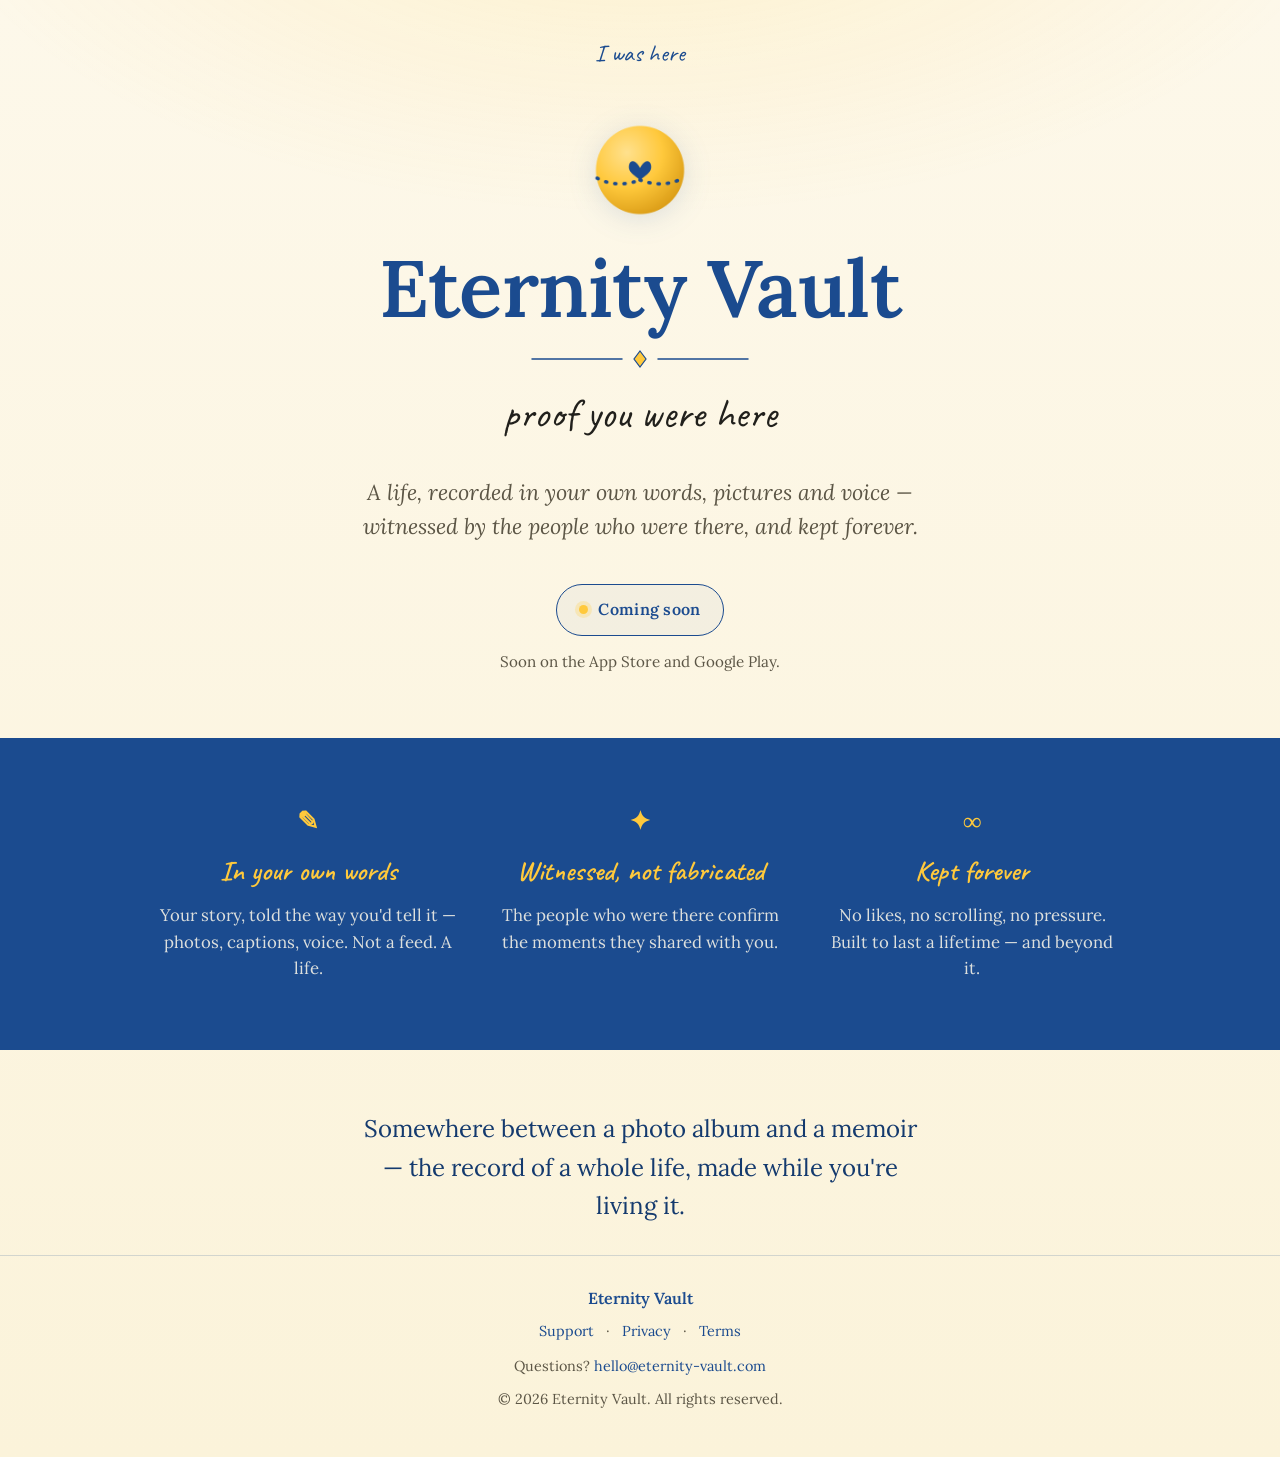
==== index.html @ 9b1c8749 "Add files via upload" ====
<!doctype html>
<html lang="en">
<head>
  <meta charset="utf-8" />
  <meta name="viewport" content="width=device-width, initial-scale=1" />
  <title>Eternity Vault — proof you were here</title>
  <meta name="description" content="A life, recorded in your own words, pictures and voice — witnessed by the people who were there, and kept forever. Coming soon." />

  <!-- Social share preview -->
  <meta property="og:title" content="Eternity Vault" />
  <meta property="og:description" content="A life, recorded in your own words, pictures and voice — witnessed by the people who were there, and kept forever." />
  <meta property="og:type" content="website" />
  <meta property="og:url" content="https://eternity-vault.com" />
  <meta name="theme-color" content="#1B4B8F" />
  <link rel="icon" href="brand/eternity-vault-mark.svg" type="image/svg+xml" />

  <link rel="preconnect" href="https://fonts.googleapis.com" />
  <link rel="preconnect" href="https://fonts.gstatic.com" crossorigin />
  <link href="https://fonts.googleapis.com/css2?family=Lora:ital,wght@0,400;0,500;0,600;1,400&family=Caveat:wght@500;600&display=swap" rel="stylesheet" />
  <link rel="stylesheet" href="style.css" />
</head>
<body>
  <div class="page">
    <header>
      <div class="kicker">I was here</div>
    </header>

    <main class="hero">
      <img class="hero-mark" src="brand/eternity-vault-mark.png" width="112" height="112" alt="" />
      <h1 class="wordmark">Eternity&nbsp;Vault</h1>

      <svg class="flourish" viewBox="0 0 220 22" fill="none" xmlns="http://www.w3.org/2000/svg" aria-hidden="true">
        <path d="M2 11 H92" stroke="#1B4B8F" stroke-width="1.5" stroke-linecap="round"/>
        <path d="M128 11 H218" stroke="#1B4B8F" stroke-width="1.5" stroke-linecap="round"/>
        <path d="M110 3 L116 11 L110 19 L104 11 Z" fill="#FFC93C" stroke="#1B4B8F" stroke-width="1.2"/>
      </svg>

      <p class="tagline">proof you were here</p>

      <p class="lede">
        A life, recorded in your own words, pictures and voice — witnessed by
        the people who were there, and kept forever.
      </p>

      <div class="coming-soon"><span class="dot"></span> Coming soon</div>
      <div class="store-note">Soon on the App Store and Google Play.</div>
    </main>

    <section class="values">
      <div class="values-inner">
        <div class="value">
          <h3><span class="num">✎</span>In your own words</h3>
          <p>Your story, told the way you'd tell it — photos, captions, voice. Not a feed. A life.</p>
        </div>
        <div class="value">
          <h3><span class="num">✦</span>Witnessed, not fabricated</h3>
          <p>The people who were there confirm the moments they shared with you.</p>
        </div>
        <div class="value">
          <h3><span class="num">∞</span>Kept forever</h3>
          <p>No likes, no scrolling, no pressure. Built to last a lifetime — and beyond it.</p>
        </div>
      </div>
    </section>

    <section class="closing">
      <p>Somewhere between a photo album and a memoir — the record of a whole life, made while you're living it.</p>
    </section>

    <footer>
      <div class="footer-brand">Eternity Vault</div>
      <nav class="footer-nav">
        <a href="support.html">Support</a> ·
        <a href="privacy.html">Privacy</a> ·
        <a href="terms.html">Terms</a>
      </nav>
      <div>Questions? <a href="mailto:hello@eternity-vault.com">hello@eternity-vault.com</a></div>
      <div style="margin-top:10px;">&copy; 2026 Eternity Vault. All rights reserved.</div>
    </footer>
  </div>
</body>
</html>
---- style.css ----
/* ============================================================
   Eternity Vault — shared styles for every page
   Colors, fonts and layout all live here. Edit once, everywhere
   updates. Brand: blue #1B4B8F, gold #FFC93C, warm cream. No pink.
   ============================================================ */

:root {
  --blue: #1B4B8F;
  --blue-deep: #143a6e;
  --gold: #FFC93C;
  --cream: #FDF8EA;
  --cream-deep: #FBF3DA;
  --ink: #21201c;
  --muted: #5c5646;
  --line: rgba(27,75,143,0.18);
  --serif: 'Lora', Georgia, 'Times New Roman', serif;
  --hand: 'Caveat', 'Segoe Script', cursive;
}

* { box-sizing: border-box; }
html, body { margin: 0; padding: 0; }

body {
  font-family: var(--serif);
  color: var(--ink);
  background: var(--cream);
  -webkit-font-smoothing: antialiased;
  line-height: 1.6;
}

a { color: var(--blue); }

.page {
  min-height: 100vh;
  display: flex;
  flex-direction: column;
  background:
    radial-gradient(1200px 600px at 50% -10%, rgba(255,201,60,0.18), transparent 60%),
    linear-gradient(180deg, var(--cream) 0%, var(--cream-deep) 100%);
}

/* ---------- Home hero ---------- */
header { padding: 34px 24px 0; text-align: center; }

.kicker {
  font-family: var(--hand);
  font-size: 1.5rem;
  color: var(--blue);
  letter-spacing: 0.3px;
}
.kicker a { text-decoration: none; }

.hero {
  flex: 1;
  display: flex;
  flex-direction: column;
  align-items: center;
  justify-content: center;
  text-align: center;
  padding: 40px 24px 64px;
}

.hero-mark {
  width: clamp(84px, 16vw, 116px);
  height: auto;
  margin: 0 auto 18px;
  filter: drop-shadow(0 4px 14px rgba(27,75,143,0.14));
}

.wordmark {
  font-family: var(--serif);
  font-weight: 600;
  color: var(--blue);
  font-size: clamp(2.6rem, 8vw, 5rem);
  line-height: 1.05;
  margin: 0;
  letter-spacing: -0.5px;
}

.flourish { width: 220px; max-width: 60vw; height: 22px; margin: 18px auto 6px; }

.tagline {
  font-family: var(--hand);
  font-size: clamp(1.7rem, 5vw, 2.6rem);
  color: var(--ink);
  margin: 4px 0 0;
}

.lede {
  max-width: 640px;
  margin: 28px auto 0;
  font-size: clamp(1.1rem, 2.4vw, 1.35rem);
  color: var(--muted);
  font-style: italic;
}

.coming-soon {
  margin-top: 40px;
  display: inline-flex;
  align-items: center;
  gap: 10px;
  padding: 12px 22px;
  border: 1.5px solid var(--blue);
  border-radius: 999px;
  background: rgba(27,75,143,0.04);
  color: var(--blue);
  font-weight: 600;
  font-size: 1rem;
  letter-spacing: 0.3px;
}
.dot {
  width: 9px; height: 9px; border-radius: 50%;
  background: var(--gold);
  box-shadow: 0 0 0 4px rgba(255,201,60,0.25);
}
.store-note { margin-top: 14px; font-size: 0.95rem; color: var(--muted); }

/* ---------- Value cards ---------- */
.values { background: var(--blue); color: var(--cream); padding: 64px 24px 68px; }
.values-inner {
  max-width: 960px; margin: 0 auto;
  display: grid; grid-template-columns: repeat(3, 1fr);
  gap: 40px 36px; text-align: center;
}
.value h3 {
  font-family: var(--hand); color: var(--gold);
  font-size: 1.75rem; font-weight: 600; margin: 0 0 8px;
}
.value p { margin: 0; color: rgba(253,248,234,0.86); font-size: 1.05rem; }
.value .num { display: block; font-size: 1.6rem; margin-bottom: 6px; }

.closing { text-align: center; padding: 60px 24px 30px; max-width: 620px; margin: 0 auto; }
.closing p { font-size: clamp(1.15rem, 2.6vw, 1.5rem); color: var(--blue-deep); margin: 0; }

/* ---------- Content pages (privacy / support / terms / 404) ---------- */
.doc-head {
  padding: 30px 24px 0;
  text-align: center;
}
.doc-head .home-link {
  font-family: var(--serif);
  font-weight: 600;
  color: var(--blue);
  font-size: 1.4rem;
  text-decoration: none;
}
.doc-head .home-link:hover { text-decoration: underline; }

.doc {
  flex: 1;
  width: 100%;
  max-width: 720px;
  margin: 0 auto;
  padding: 30px 24px 60px;
}
.doc h1 {
  font-weight: 600;
  color: var(--blue);
  font-size: clamp(1.9rem, 5vw, 2.6rem);
  margin: 18px 0 6px;
}
.doc .updated { color: var(--muted); font-size: 0.95rem; margin: 0 0 26px; }
.doc h2 {
  font-weight: 600;
  color: var(--blue-deep);
  font-size: 1.3rem;
  margin: 34px 0 8px;
}
.doc p, .doc li { font-size: 1.05rem; color: var(--ink); }
.doc ul { padding-left: 22px; }
.doc li { margin-bottom: 6px; }

.draft-note {
  background: rgba(255,201,60,0.16);
  border: 1px solid var(--gold);
  border-radius: 10px;
  padding: 14px 18px;
  font-size: 0.98rem;
  color: var(--blue-deep);
  margin: 0 0 28px;
}

/* Centered "not found" block */
.notfound {
  flex: 1;
  display: flex; flex-direction: column;
  align-items: center; justify-content: center;
  text-align: center; padding: 60px 24px;
}
.notfound h1 { color: var(--blue); font-size: clamp(2rem, 7vw, 3.4rem); margin: 0 0 10px; }
.notfound p { color: var(--muted); font-size: 1.15rem; max-width: 460px; }

/* ---------- Footer ---------- */
footer {
  text-align: center;
  padding: 30px 24px 46px;
  color: var(--muted);
  font-size: 0.9rem;
  border-top: 1px solid var(--line);
}
footer a { color: var(--blue); text-decoration: none; }
footer a:hover { text-decoration: underline; }
.footer-brand { font-weight: 600; color: var(--blue); margin-bottom: 6px; font-size: 1rem; }
.footer-nav { margin: 8px 0 12px; }
.footer-nav a { margin: 0 8px; }

@media (max-width: 640px) {
  .values-inner { grid-template-columns: 1fr; gap: 34px; }
}
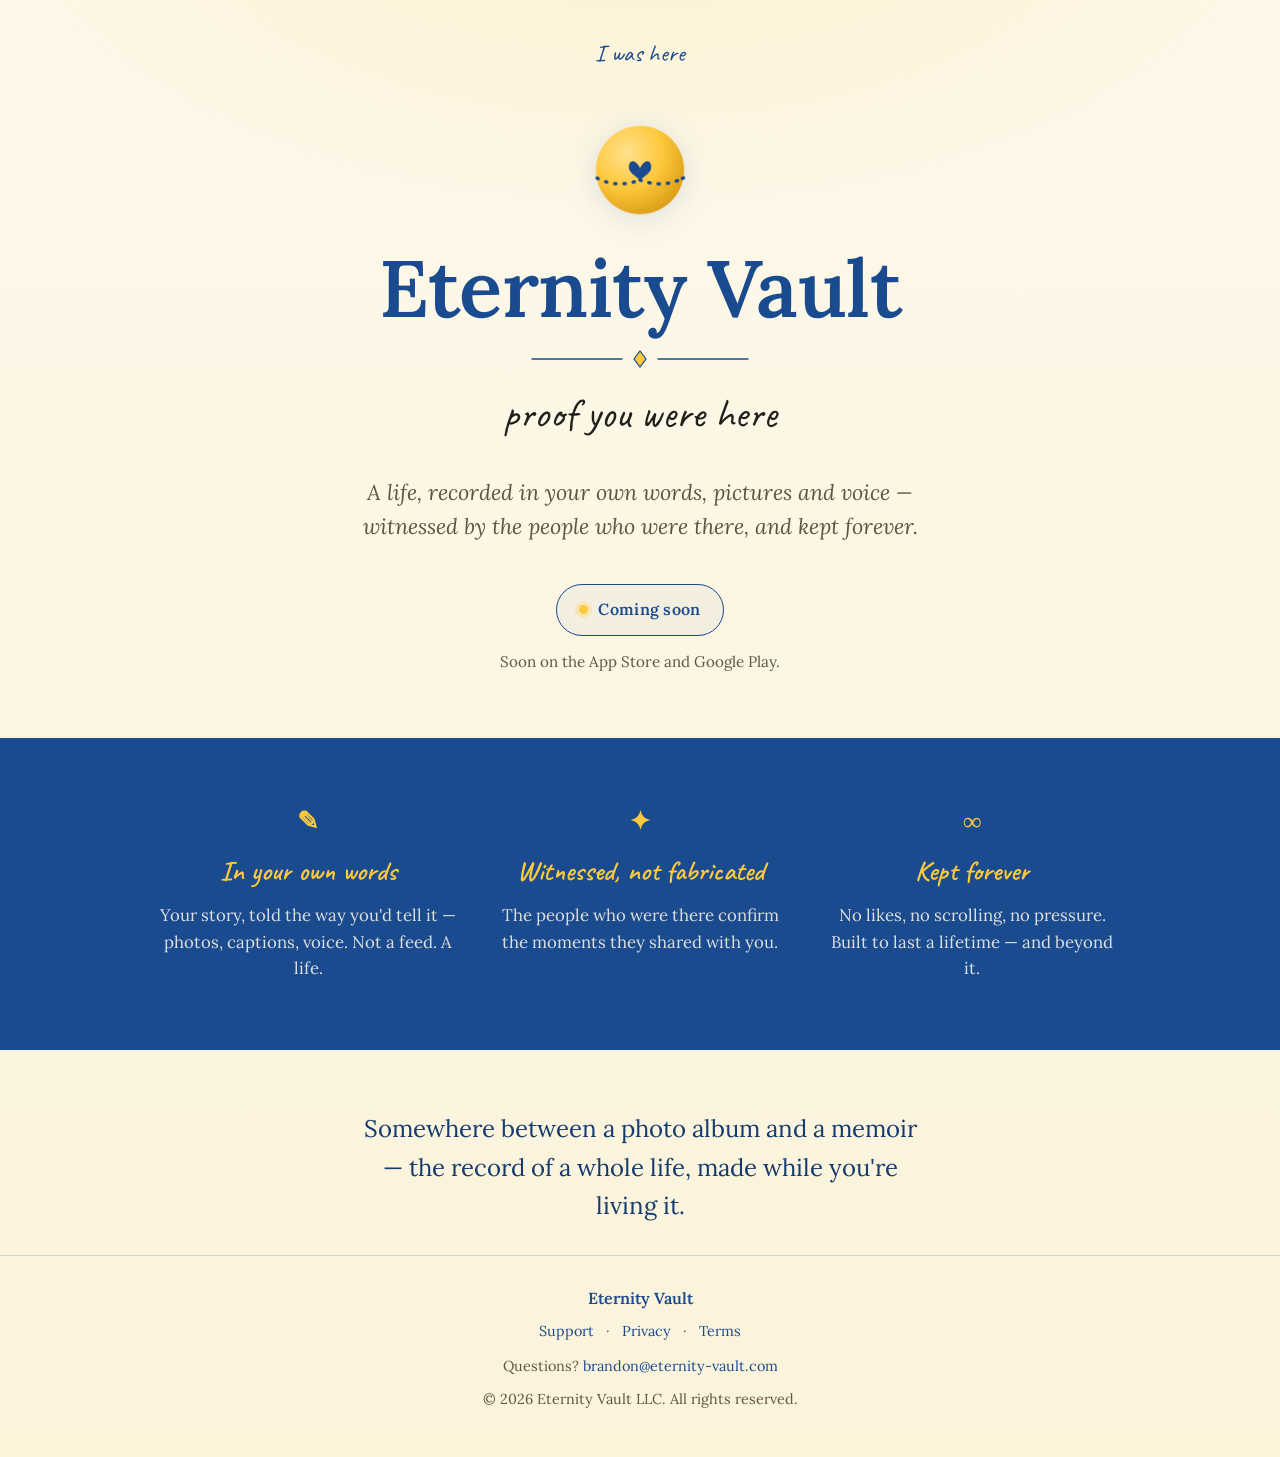
==== commit ba5084aa: "Add files via upload" ====
--- a/index.html
+++ b/index.html
@@ -11,6 +11,13 @@
   <meta property="og:description" content="A life, recorded in your own words, pictures and voice — witnessed by the people who were there, and kept forever." />
   <meta property="og:type" content="website" />
   <meta property="og:url" content="https://eternity-vault.com" />
+  <meta property="og:image" content="https://eternity-vault.com/brand/og-image.png" />
+  <meta property="og:image:width" content="1200" />
+  <meta property="og:image:height" content="630" />
+  <meta name="twitter:card" content="summary_large_image" />
+  <meta name="twitter:title" content="Eternity Vault" />
+  <meta name="twitter:description" content="A life, recorded in your own words, pictures and voice — witnessed by the people who were there, and kept forever." />
+  <meta name="twitter:image" content="https://eternity-vault.com/brand/og-image.png" />
   <meta name="theme-color" content="#1B4B8F" />
   <link rel="icon" href="brand/eternity-vault-mark.svg" type="image/svg+xml" />
 
@@ -74,8 +81,8 @@
         <a href="privacy.html">Privacy</a> ·
         <a href="terms.html">Terms</a>
       </nav>
-      <div>Questions? <a href="mailto:hello@eternity-vault.com">hello@eternity-vault.com</a></div>
-      <div style="margin-top:10px;">&copy; 2026 Eternity Vault. All rights reserved.</div>
+      <div>Questions? <a href="mailto:brandon@eternity-vault.com">brandon@eternity-vault.com</a></div>
+      <div style="margin-top:10px;">&copy; 2026 Eternity Vault LLC. All rights reserved.</div>
     </footer>
   </div>
 </body>
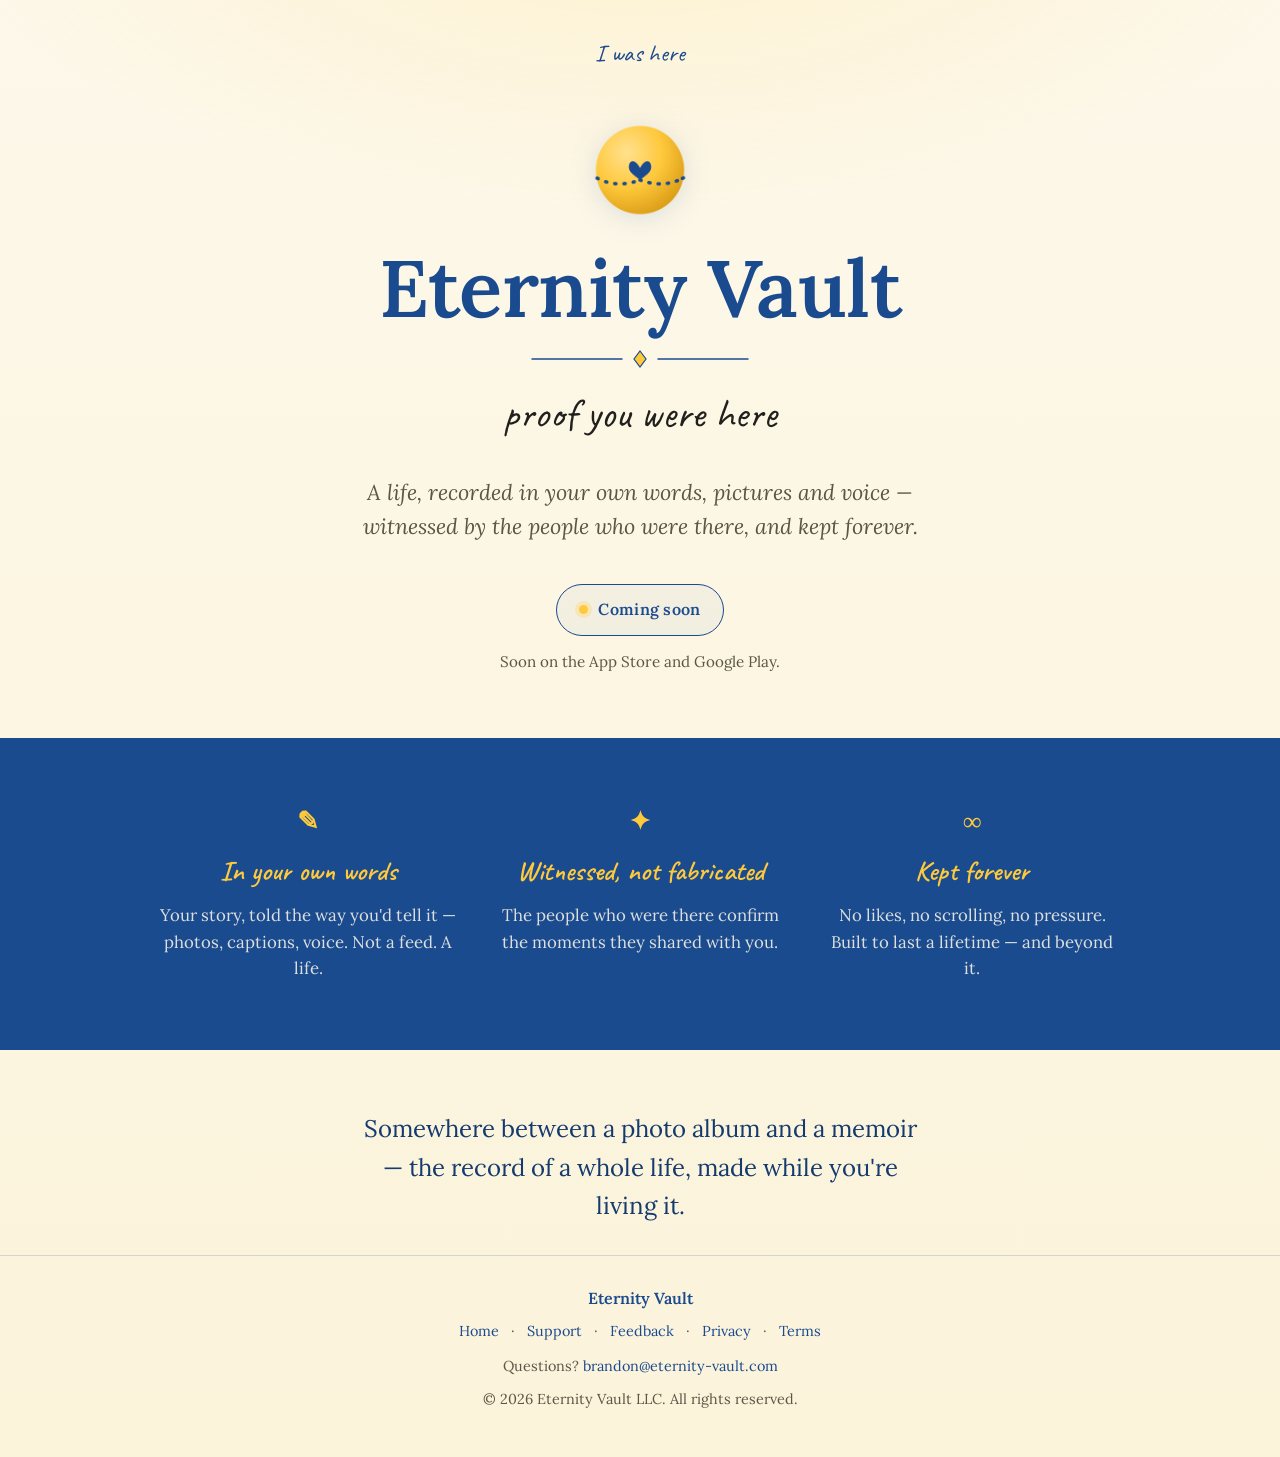
==== commit 853bc0bc: "Add files via upload" ====
--- a/index.html
+++ b/index.html
@@ -4,7 +4,8 @@
   <meta charset="utf-8" />
   <meta name="viewport" content="width=device-width, initial-scale=1" />
   <title>Eternity Vault — proof you were here</title>
-  <meta name="description" content="A life, recorded in your own words, pictures and voice — witnessed by the people who were there, and kept forever. Coming soon." />
+  <meta name="description" content="Eternity Vault is a life-story app: record a whole life in your own words, pictures and voice — witnessed by the people who were there, and kept forever. Coming soon to iOS and Android." />
+  <link rel="canonical" href="https://eternity-vault.com/" />
 
   <!-- Social share preview -->
   <meta property="og:title" content="Eternity Vault" />
@@ -25,6 +26,45 @@
   <link rel="preconnect" href="https://fonts.gstatic.com" crossorigin />
   <link href="https://fonts.googleapis.com/css2?family=Lora:ital,wght@0,400;0,500;0,600;1,400&family=Caveat:wght@500;600&display=swap" rel="stylesheet" />
   <link rel="stylesheet" href="style.css" />
+
+  <!-- Structured data: tells Google & AI assistants what Eternity Vault is -->
+  <script type="application/ld+json">
+  {
+    "@context": "https://schema.org",
+    "@graph": [
+      {
+        "@type": "Organization",
+        "@id": "https://eternity-vault.com/#organization",
+        "name": "Eternity Vault",
+        "legalName": "Eternity Vault LLC",
+        "url": "https://eternity-vault.com/",
+        "logo": "https://eternity-vault.com/brand/eternity-vault-mark.png",
+        "image": "https://eternity-vault.com/brand/og-image.png",
+        "email": "brandon@eternity-vault.com",
+        "slogan": "proof you were here",
+        "description": "Eternity Vault is a life-story app that lets you record a whole life in your own words, pictures and voice — witnessed by the people who were there, and kept forever."
+      },
+      {
+        "@type": "WebSite",
+        "@id": "https://eternity-vault.com/#website",
+        "url": "https://eternity-vault.com/",
+        "name": "Eternity Vault",
+        "publisher": { "@id": "https://eternity-vault.com/#organization" },
+        "description": "The official site of Eternity Vault — a life, recorded in your own words, pictures and voice, and kept forever."
+      },
+      {
+        "@type": "MobileApplication",
+        "name": "Eternity Vault",
+        "applicationCategory": "LifestyleApplication",
+        "operatingSystem": "iOS, Android",
+        "url": "https://eternity-vault.com/",
+        "publisher": { "@id": "https://eternity-vault.com/#organization" },
+        "description": "Record a whole life as a chronological timeline of memories — photos, captions, stories and voice — built with the people who were there, and kept forever.",
+        "offers": { "@type": "Offer", "price": "0", "priceCurrency": "USD" }
+      }
+    ]
+  }
+  </script>
 </head>
 <body>
   <div class="page">
@@ -77,7 +117,9 @@
     <footer>
       <div class="footer-brand">Eternity Vault</div>
       <nav class="footer-nav">
+        <a href="index.html">Home</a> ·
         <a href="support.html">Support</a> ·
+        <a href="feedback.html">Feedback</a> ·
         <a href="privacy.html">Privacy</a> ·
         <a href="terms.html">Terms</a>
       </nav>
--- a/style.css
+++ b/style.css
@@ -132,19 +132,25 @@
 .closing { text-align: center; padding: 60px 24px 30px; max-width: 620px; margin: 0 auto; }
 .closing p { font-size: clamp(1.15rem, 2.6vw, 1.5rem); color: var(--blue-deep); margin: 0; }
 
-/* ---------- Content pages (privacy / support / terms / 404) ---------- */
-.doc-head {
-  padding: 30px 24px 0;
-  text-align: center;
-}
-.doc-head .home-link {
+/* ---------- Standard header (shared by every sub-page) ---------- */
+.site-head {
+  padding: 26px 24px 0;
+  text-align: center;
+}
+.site-head .brand {
+  display: inline-flex;
+  align-items: center;
+  gap: 9px;
+  text-decoration: none;
+}
+.site-head .brand img { width: 28px; height: 28px; display: block; }
+.site-head .brand span {
   font-family: var(--serif);
   font-weight: 600;
   color: var(--blue);
   font-size: 1.4rem;
-  text-decoration: none;
-}
-.doc-head .home-link:hover { text-decoration: underline; }
+}
+.site-head .brand:hover span { text-decoration: underline; }
 
 .doc {
   flex: 1;
@@ -190,6 +196,77 @@
 .notfound h1 { color: var(--blue); font-size: clamp(2rem, 7vw, 3.4rem); margin: 0 0 10px; }
 .notfound p { color: var(--muted); font-size: 1.15rem; max-width: 460px; }
 
+/* ---------- Feedback form ---------- */
+.doc .lead { font-size: 1.12rem; color: var(--muted); font-style: italic; margin: 0 0 26px; }
+
+.field { margin: 0 0 18px; }
+.field label {
+  display: block;
+  font-weight: 600;
+  color: var(--blue-deep);
+  font-size: 0.98rem;
+  margin: 0 0 6px;
+}
+.field label .opt { font-weight: 400; color: var(--muted); font-style: italic; }
+
+.field input,
+.field textarea {
+  width: 100%;
+  font-family: var(--serif);
+  font-size: 1.05rem;
+  color: var(--ink);
+  background: #fffdf7;
+  border: 1.5px solid var(--line);
+  border-radius: 10px;
+  padding: 12px 14px;
+  transition: border-color 0.15s ease, box-shadow 0.15s ease;
+}
+.field input:focus,
+.field textarea:focus {
+  outline: none;
+  border-color: var(--blue);
+  box-shadow: 0 0 0 3px rgba(27,75,143,0.12);
+}
+.field textarea { resize: vertical; min-height: 150px; line-height: 1.55; }
+
+/* Honeypot — hidden from real people, catches bots. */
+.hp { position: absolute; left: -9999px; width: 1px; height: 1px; overflow: hidden; }
+
+.btn-primary {
+  display: inline-block;
+  font-family: var(--serif);
+  font-weight: 600;
+  font-size: 1.05rem;
+  color: #fffdf7;
+  background: var(--blue);
+  border: none;
+  border-radius: 999px;
+  padding: 13px 32px;
+  cursor: pointer;
+  transition: background 0.15s ease, transform 0.05s ease;
+}
+.btn-primary:hover { background: var(--blue-deep); }
+.btn-primary:active { transform: translateY(1px); }
+.btn-primary:disabled { opacity: 0.55; cursor: default; }
+
+.form-note {
+  margin: 14px 0 0;
+  font-size: 0.95rem;
+  min-height: 1.4em;
+}
+.form-note.err { color: #a1341f; }
+.form-note.ok { color: var(--blue-deep); }
+
+.thanks {
+  background: rgba(255,201,60,0.16);
+  border: 1px solid var(--gold);
+  border-radius: 12px;
+  padding: 24px 22px;
+  text-align: center;
+}
+.thanks h2 { margin: 0 0 8px; }
+.thanks p { margin: 0; color: var(--ink); }
+
 /* ---------- Footer ---------- */
 footer {
   text-align: center;
